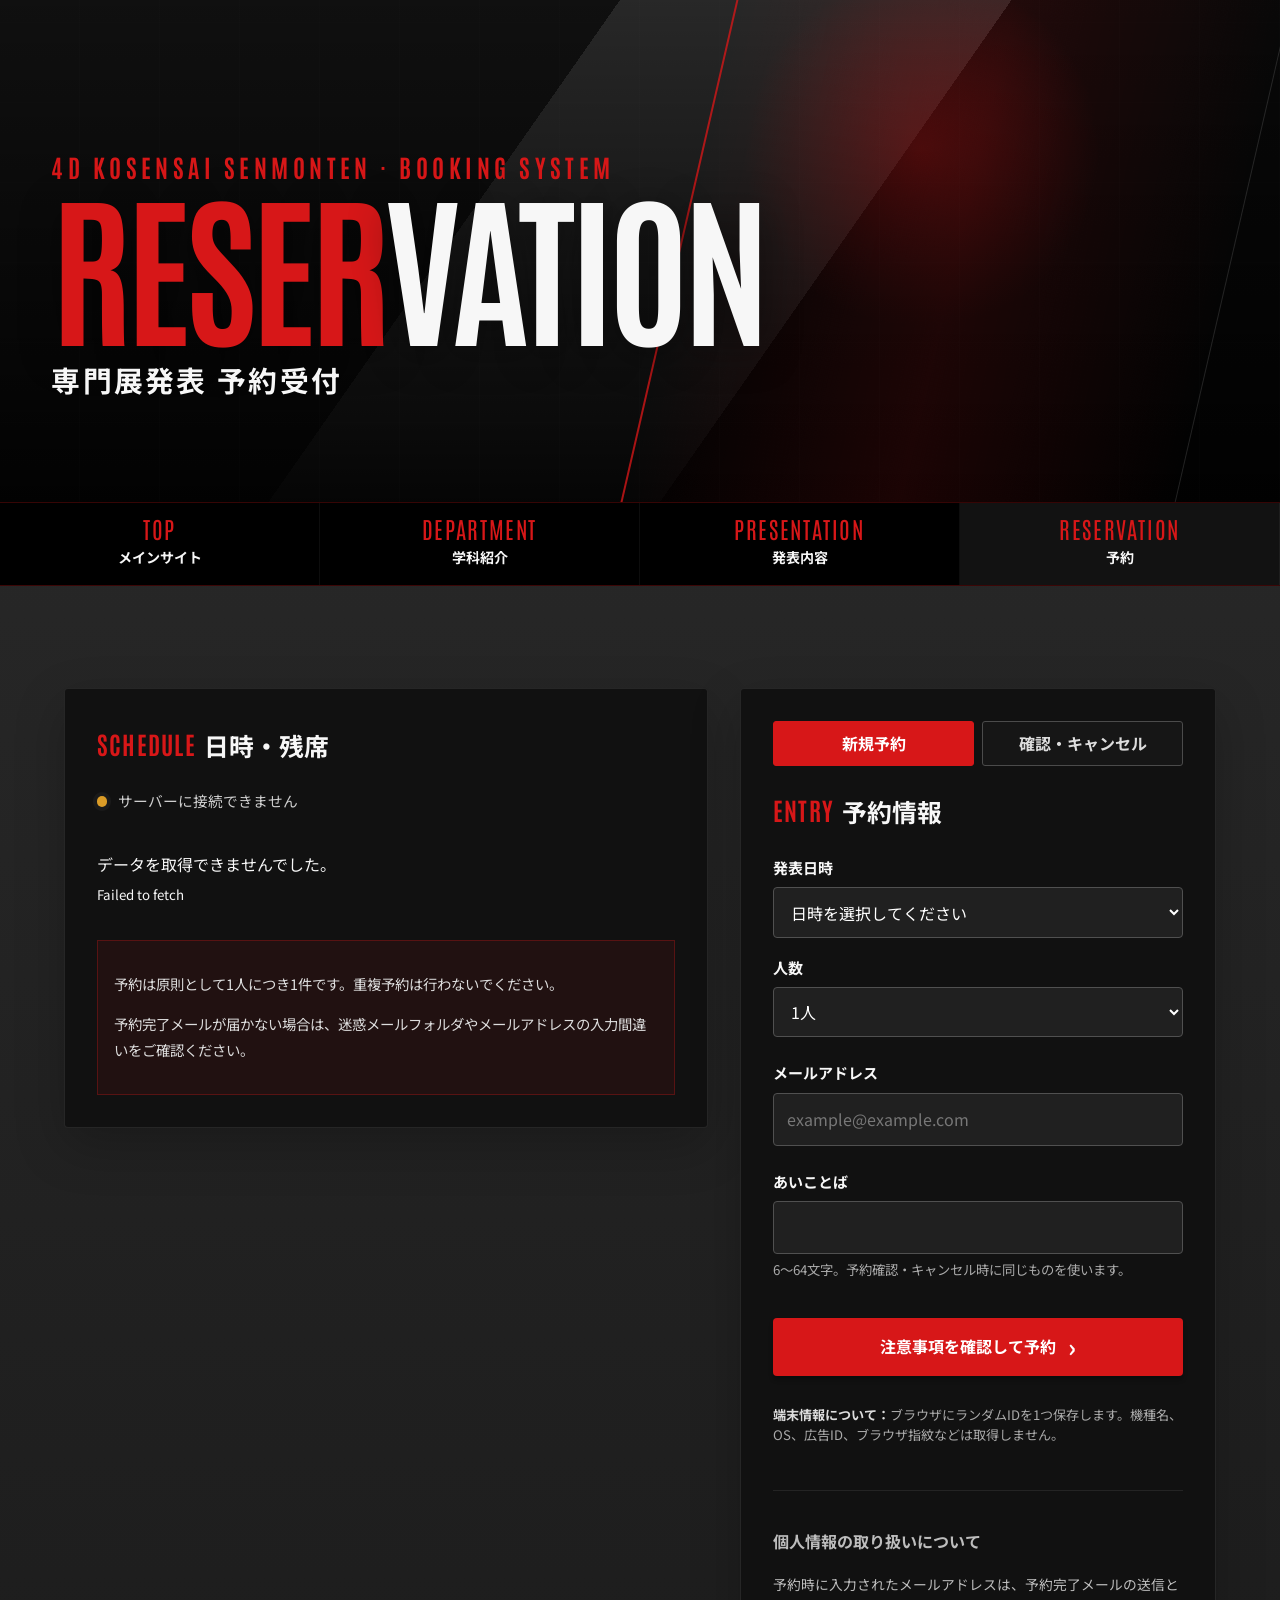
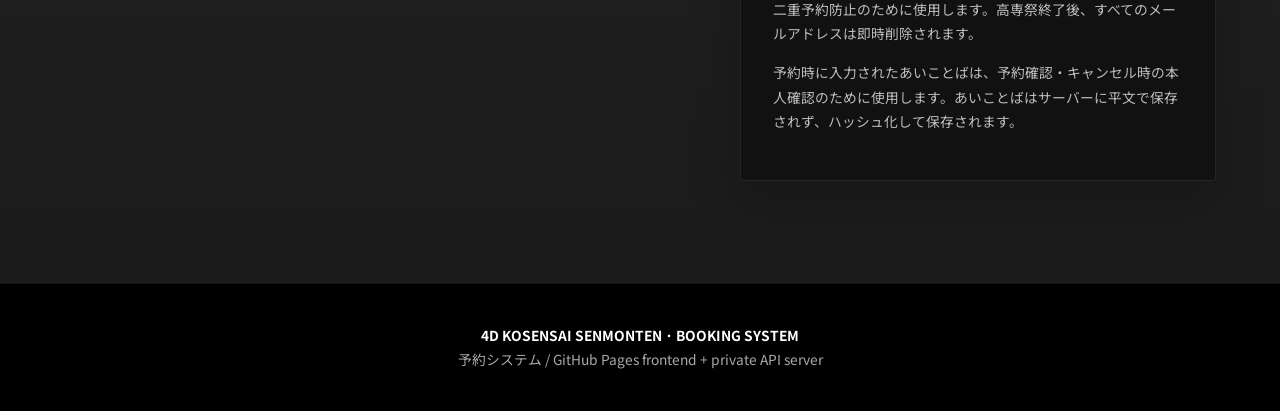
==== index.html @ 571c1109 "test" ====
<!doctype html>
<html lang="ja">
  <head>
    <meta charset="utf-8" />
    <meta name="viewport" content="width=device-width,initial-scale=1" />
    <meta name="description" content="2026高専祭4D専門展 予約" />
    <title>RESERVATION | 4D KOSENSAI SENMONTEN</title>
    <link rel="stylesheet" href="./assets/css/site.css" />
    <link rel="stylesheet" href="./assets/css/booking.css" />
  </head>
  <body>
    <a class="skip-link" href="#main">本文へ移動</a>

    <header class="hero booking-hero">
      <div class="hero__inner">
        <div class="hero__eyebrow">4D KOSENSAI SENMONTEN · BOOKING SYSTEM</div>
        <h1><span>RESER</span>VATION</h1>
        <p class="hero__jp">専門展発表 予約受付</p>
        <p class="hero__note">
        </p>
      </div>
    </header>

    <nav class="site-nav" aria-label="予約サイトナビゲーション">
      <div class="site-nav__inner">
        <a
          class="nav-link"
          data-main-link=""
          href="https://gifukosen-4d-kosensai.github.io/gifukosen-4d-kosensai/"
          ><span class="en">TOP</span><span class="ja">メインサイト</span></a
        >
        <a
          class="nav-link"
          data-main-link="department.html"
          href="https://gifukosen-4d-kosensai.github.io/gifukosen-4d-kosensai/department.html"
          ><span class="en">DEPARTMENT</span><span class="ja">学科紹介</span></a
        >
        <a
          class="nav-link"
          data-main-link="presentations.html"
          href="https://gifukosen-4d-kosensai.github.io/gifukosen-4d-kosensai/presentations.html"
          ><span class="en">PRESENTATION</span><span class="ja">発表内容</span></a
        >
        <a class="nav-link" href="./index.html" aria-current="page"
          ><span class="en">RESERVATION</span><span class="ja">予約</span></a
        >
      </div>
    </nav>

    <main id="main" class="page-shell">
      <section class="section">
        <div class="inner booking-layout">
          <section class="panel" aria-labelledby="slots-title">
            <h2 id="slots-title"><span class="en">SCHEDULE</span>日時・残席</h2>
            <div class="status-bar">
              <span id="apiStatusDot" class="status-dot"></span
              ><span id="apiStatusText">4D Kosensai DBへ接続しています…</span>
            </div>
            <div id="slots" class="slots" aria-live="polite"><p>読込中…</p></div>
            <div class="notice">
              <p>
                予約は原則として1人につき1件です。重複予約は行わないでください。
              </p>
              <p>
                予約完了メールが届かない場合は、迷惑メールフォルダやメールアドレスの入力間違いをご確認ください。
              </p>
            </div>
          </section>

          <section class="panel" aria-labelledby="form-title">
            <div class="tabs" role="tablist" aria-label="予約操作">
              <button id="tabBook" class="tab active" type="button" role="tab" aria-selected="true">
                新規予約
              </button>
              <button id="tabManage" class="tab" type="button" role="tab" aria-selected="false">
                確認・キャンセル
              </button>
            </div>

            <div id="bookPanel" class="tab-panel">
              <h2 id="form-title"><span class="en">ENTRY</span>予約情報</h2>
              <form id="bookingForm" class="form-grid" novalidate>
                <div class="field">
                  <label for="slotId">発表日時</label
                  ><select id="slotId" name="slotId" required>
                    <option value="">日時を選択してください</option>
                  </select>
                </div>
                <div class="field">
                  <label for="partySize">人数</label
                  ><select id="partySize" name="partySize" required>
                    <option value="1">1人</option>
                    <option value="2">2人</option>
                    <option value="3">3人</option>
                    <option value="4">4人</option>
                    <option value="5">5人</option>
                    <option value="6">6人</option></select
                  ><small></small>
                </div>
                <div class="field">
                  <label for="email">メールアドレス</label
                  ><input
                    id="email"
                    name="email"
                    type="email"
                    autocomplete="email"
                    placeholder="example@example.com"
                    maxlength="254"
                    required
                  /><small></small>
                </div>
                <div class="field">
                  <label for="passphrase">あいことば</label
                  ><input
                    id="passphrase"
                    name="passphrase"
                    type="password"
                    autocomplete="new-password"
                    minlength="6"
                    maxlength="64"
                    required
                  /><small
                    >6〜64文字。予約確認・キャンセル時に同じものを使います。</small
                  >
                </div>
                <div id="turnstileContainer" class="field" hidden>
                  <label></label>
                  <div id="turnstileWidget"></div>
                </div>
                <div id="bookingError" class="form-error" role="alert"></div>
                <button class="btn" type="submit">注意事項を確認して予約</button>
                <p class="form-note">
                  <strong>端末情報について：</strong
                  >ブラウザにランダムIDを1つ保存します。機種名、OS、広告ID、ブラウザ指紋などは取得しません。
                </p>
              </form>
            </div>

            <div id="managePanel" class="tab-panel" hidden>
              <h2><span class="en">MANAGE</span>予約確認・キャンセル</h2>
              <form id="lookupForm" class="form-grid" novalidate>
                <div class="field">
                  <label for="lookupEmail">予約時のメールアドレス</label
                  ><input
                    id="lookupEmail"
                    type="email"
                    autocomplete="email"
                    maxlength="254"
                    required
                  />
                </div>
                <div class="field">
                  <label for="lookupPassphrase">予約時のあいことば</label
                  ><input
                    id="lookupPassphrase"
                    type="password"
                    autocomplete="current-password"
                    minlength="6"
                    maxlength="64"
                    required
                  />
                </div>
                <div id="lookupError" class="form-error" role="alert"></div>
                <button class="btn" type="submit">予約を確認</button>
              </form>
              <div id="reservationResult" class="reservation-result" aria-live="polite"></div>
            </div>

            <div class="privacy-box">
              <h3>個人情報の取り扱いについて</h3>
              <p>
                予約時に入力されたメールアドレスは、予約完了メールの送信と二重予約防止のために使用します。高専祭終了後、すべてのメールアドレスは即時削除されます。
              </p>
              <p>
                予約時に入力されたあいことばは、予約確認・キャンセル時の本人確認のために使用します。あいことばはサーバーに平文で保存されず、ハッシュ化して保存されます。
              </p>
            </div>
          </section>
        </div>
      </section>
    </main>

    <!-- 予約確定直前の注意事項ポップアップ。JS が選択内容を差し込みます。 -->
    <dialog id="termsDialog" class="dialog">
      <div class="dialog__header">
        <div class="en">CAUTION</div>
        <h2>予約前の注意事項</h2>
      </div>
      <div class="dialog__body">
        <ul>
          <li>予約は原則として1人につき1件です。重複予約は行わないでください。</li>
          <li>開始時刻の5分前を目安に会場へお越しください。</li>
          <li>人数変更が必要な場合は一度キャンセルし、残席を確認して取り直してください。</li>
          <li>入力したメールアドレスへ予約完了メールを送信します。</li>
          <li>学校行事の都合等で内容・時間が変更される場合があります。</li>
        </ul>
        <div id="termsSummary" class="summary-box"></div>
        <label class="check-row"
          ><input id="termsAgree" type="checkbox" /><span
            >上記の注意事項と、予約処理に必要なメールアドレス・端末用ランダムIDの利用に同意します。</span
          ></label
        >
      </div>
      <div class="dialog__actions">
        <button id="termsCancel" class="btn-plain" type="button">戻る</button
        ><button id="termsConfirm" class="btn-danger" type="button" disabled>
          同意して予約する
        </button>
      </div>
    </dialog>

    <dialog id="messageDialog" class="dialog">
      <div class="dialog__header">
        <div id="messageDialogEn" class="en">DONE</div>
        <h2 id="messageDialogTitle">予約完了</h2>
      </div>
      <div id="messageDialogBody" class="dialog__body"></div>
      <div class="dialog__actions">
        <button id="messageDialogClose" class="btn-danger" type="button">閉じる</button>
      </div>
    </dialog>

    <footer class="site-footer">
      <div class="inner">
        <strong>4D KOSENSAI SENMONTEN · BOOKING SYSTEM</strong><br />予約システム / GitHub Pages frontend
        + private API server
      </div>
    </footer>
    <script src="./config.js"></script>
    <script src="./assets/js/app.js" type="module"></script>
  </body>
</html>
---- assets/css/site.css ----
/* 読込順がカスケード順です。共通ルールは両リポジトリで同期します。 */
@import url('./tokens.css');
@import url('./base.css');
@import url('./hero.css');
@import url('./navigation.css');
@import url('./layout.css');
@import url('./components.css');
@import url('./footer.css');
@import url('./responsive.css');
---- assets/css/booking.css ----
/* 予約専用CSSの読込入口。 */
@import url('./booking-layout.css');
@import url('./slots.css');
@import url('./forms.css');
@import url('./tabs.css');
@import url('./dialogs.css');
@import url('./booking-responsive.css');
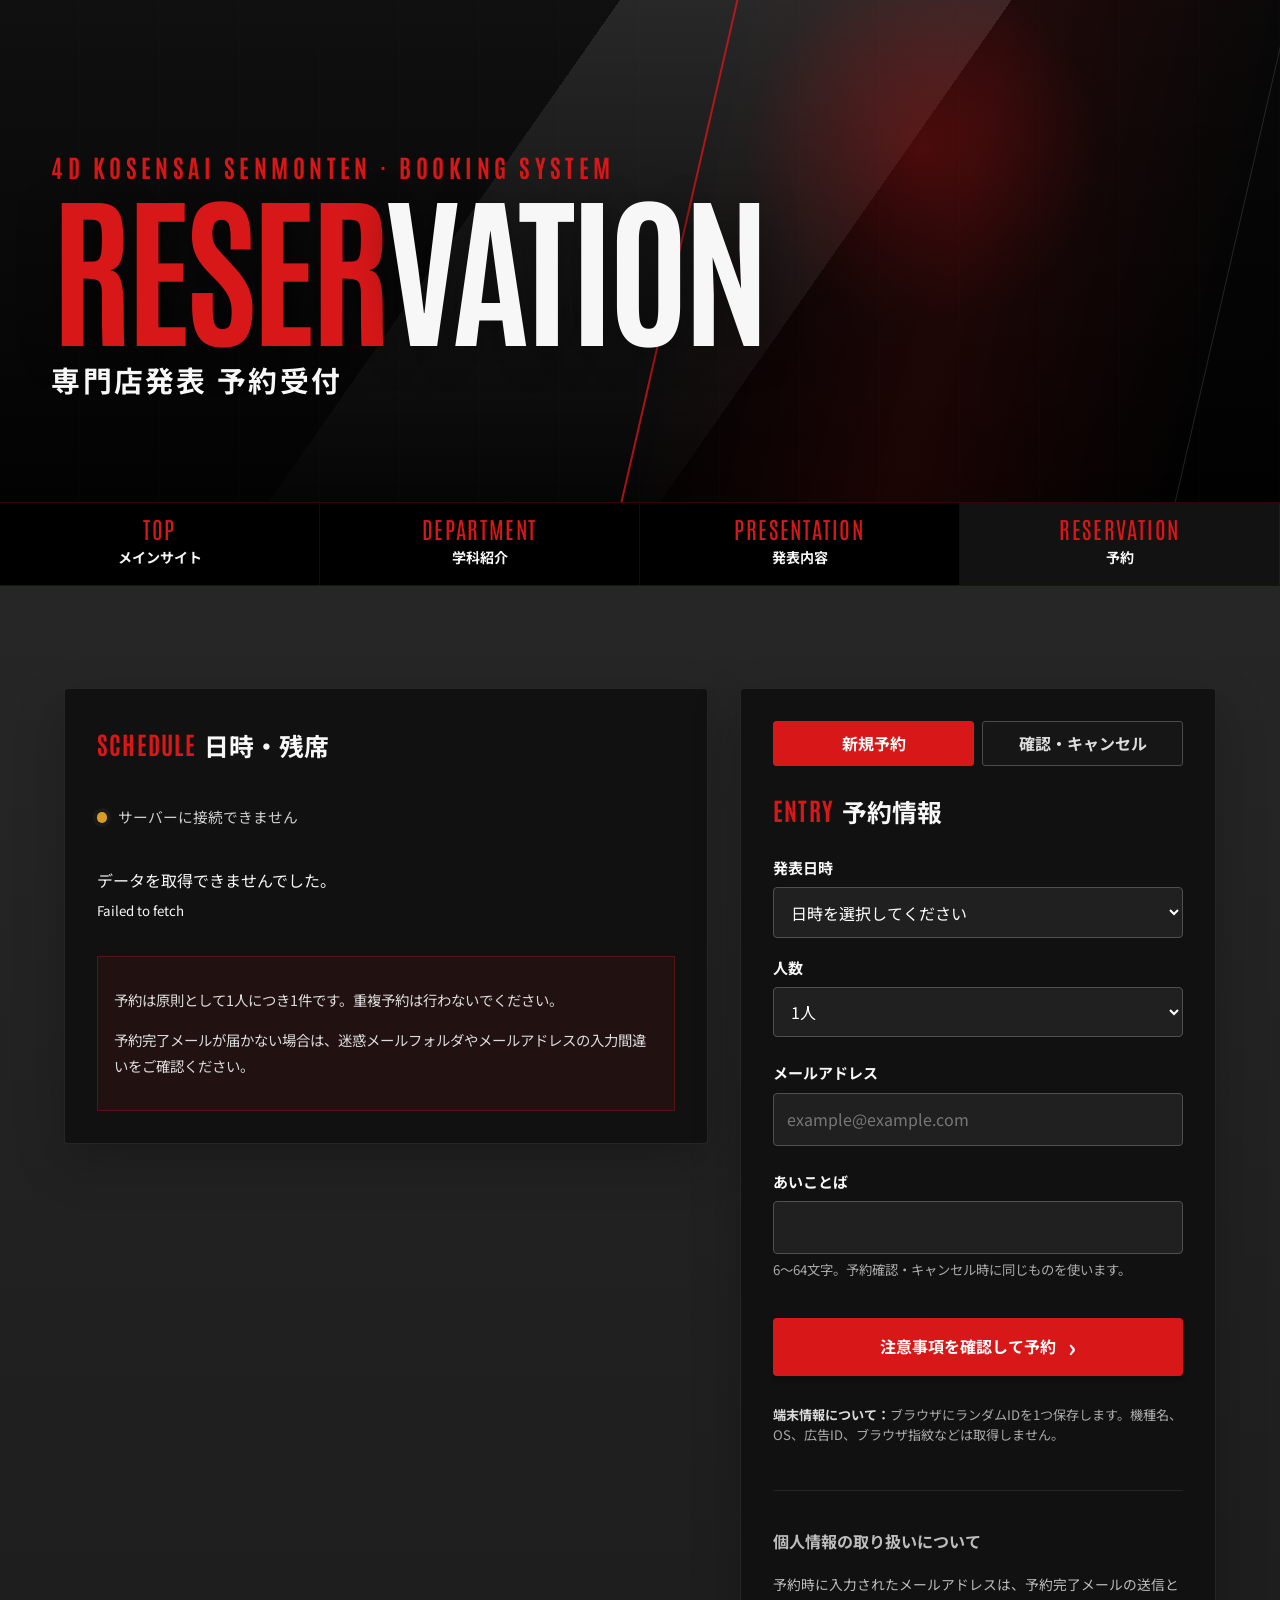
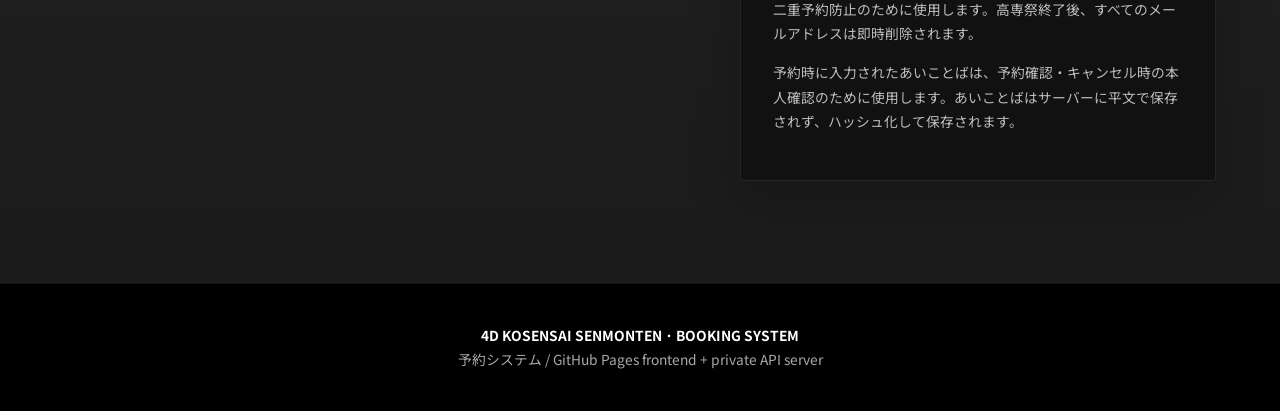
==== commit 4363614c: "Add date tabs and close reservations at start time" ====
--- a/index.html
+++ b/index.html
@@ -15,7 +15,7 @@
       <div class="hero__inner">
         <div class="hero__eyebrow">4D KOSENSAI SENMONTEN · BOOKING SYSTEM</div>
         <h1><span>RESER</span>VATION</h1>
-        <p class="hero__jp">専門展発表 予約受付</p>
+        <p class="hero__jp">専門店発表 予約受付</p>
         <p class="hero__note">
         </p>
       </div>
@@ -52,11 +52,12 @@
         <div class="inner booking-layout">
           <section class="panel" aria-labelledby="slots-title">
             <h2 id="slots-title"><span class="en">SCHEDULE</span>日時・残席</h2>
+            <div id="dateTabs" class="date-tabs" role="tablist" aria-label="発表日"></div>
             <div class="status-bar">
               <span id="apiStatusDot" class="status-dot"></span
               ><span id="apiStatusText">4D Kosensai DBへ接続しています…</span>
             </div>
-            <div id="slots" class="slots" aria-live="polite"><p>読込中…</p></div>
+            <div id="slots" class="slots" role="tabpanel" aria-live="polite"><p>読込中…</p></div>
             <div class="notice">
               <p>
                 予約は原則として1人につき1件です。重複予約は行わないでください。
@@ -230,3 +231,4 @@
     <script src="./assets/js/app.js" type="module"></script>
   </body>
 </html>
+
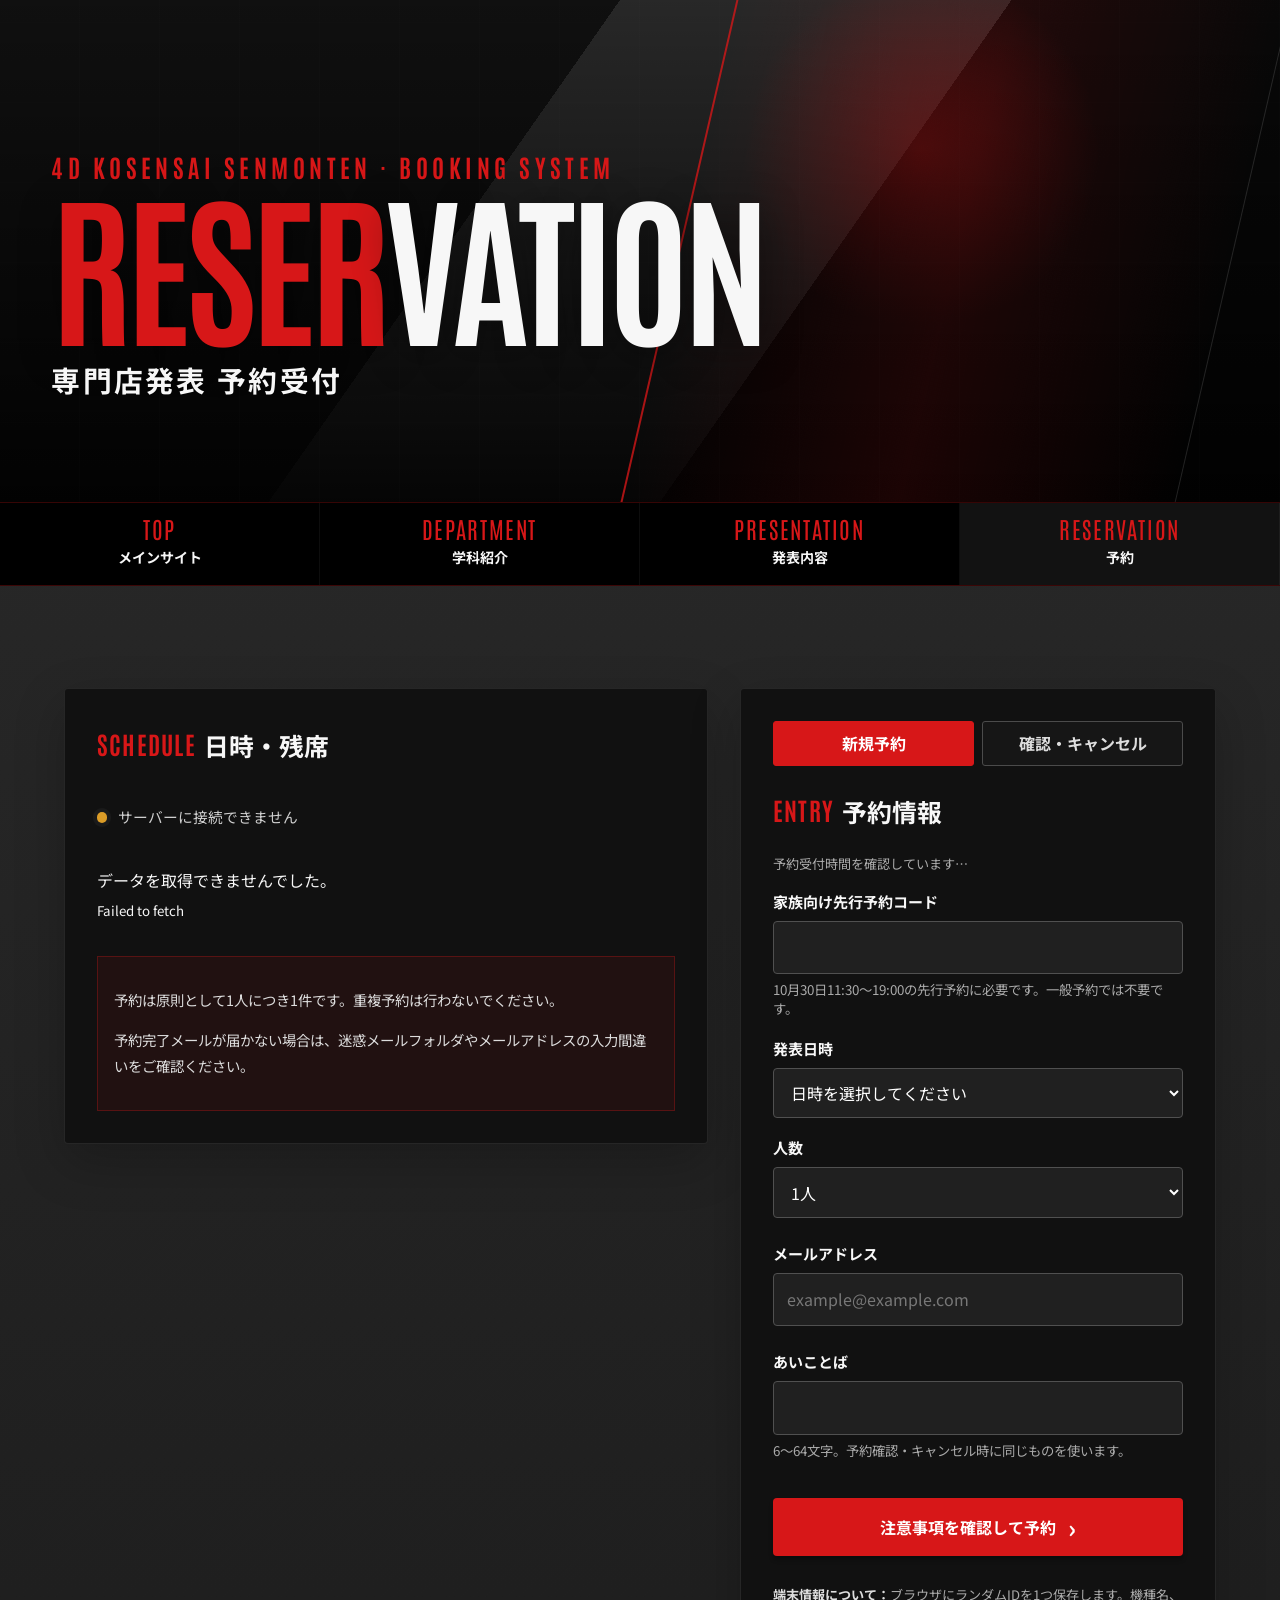
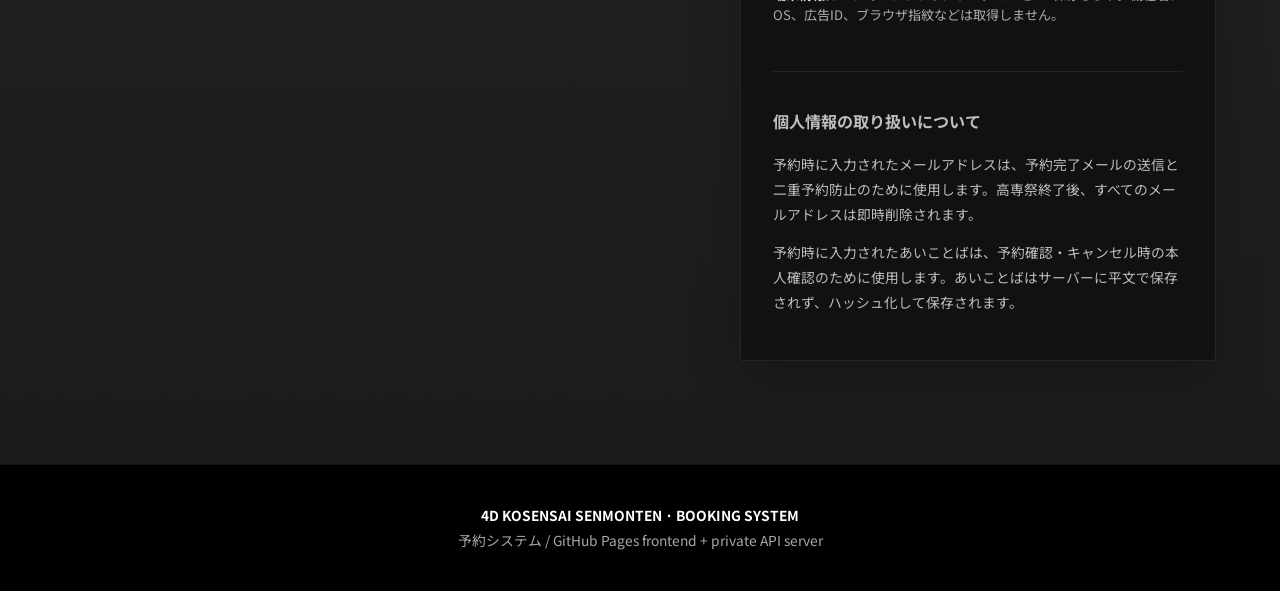
==== commit 2f105e2b: "Publish advance booking to GitHub Pages root" ====
--- a/index.html
+++ b/index.html
@@ -80,7 +80,13 @@
 
             <div id="bookPanel" class="tab-panel">
               <h2 id="form-title"><span class="en">ENTRY</span>予約情報</h2>
+              <p id="bookingWindow" class="form-note" role="status">予約受付時間を確認しています…</p>
               <form id="bookingForm" class="form-grid" novalidate>
+                <div class="field">
+                  <label for="priorityCode">家族向け先行予約コード</label>
+                  <input id="priorityCode" name="priorityCode" type="password" autocomplete="off" maxlength="128" />
+                  <small id="priorityCodeHelp">10月30日11:30〜19:00の先行予約に必要です。一般予約では不要です。</small>
+                </div>
                 <div class="field">
                   <label for="slotId">発表日時</label
                   ><select id="slotId" name="slotId" required>
@@ -228,7 +234,7 @@
       </div>
     </footer>
     <script src="./config.js"></script>
-    <script src="./assets/js/app.js" type="module"></script>
+    <script src="./assets/js/app.js?v=priority-20261030" type="module"></script>
   </body>
 </html>
 
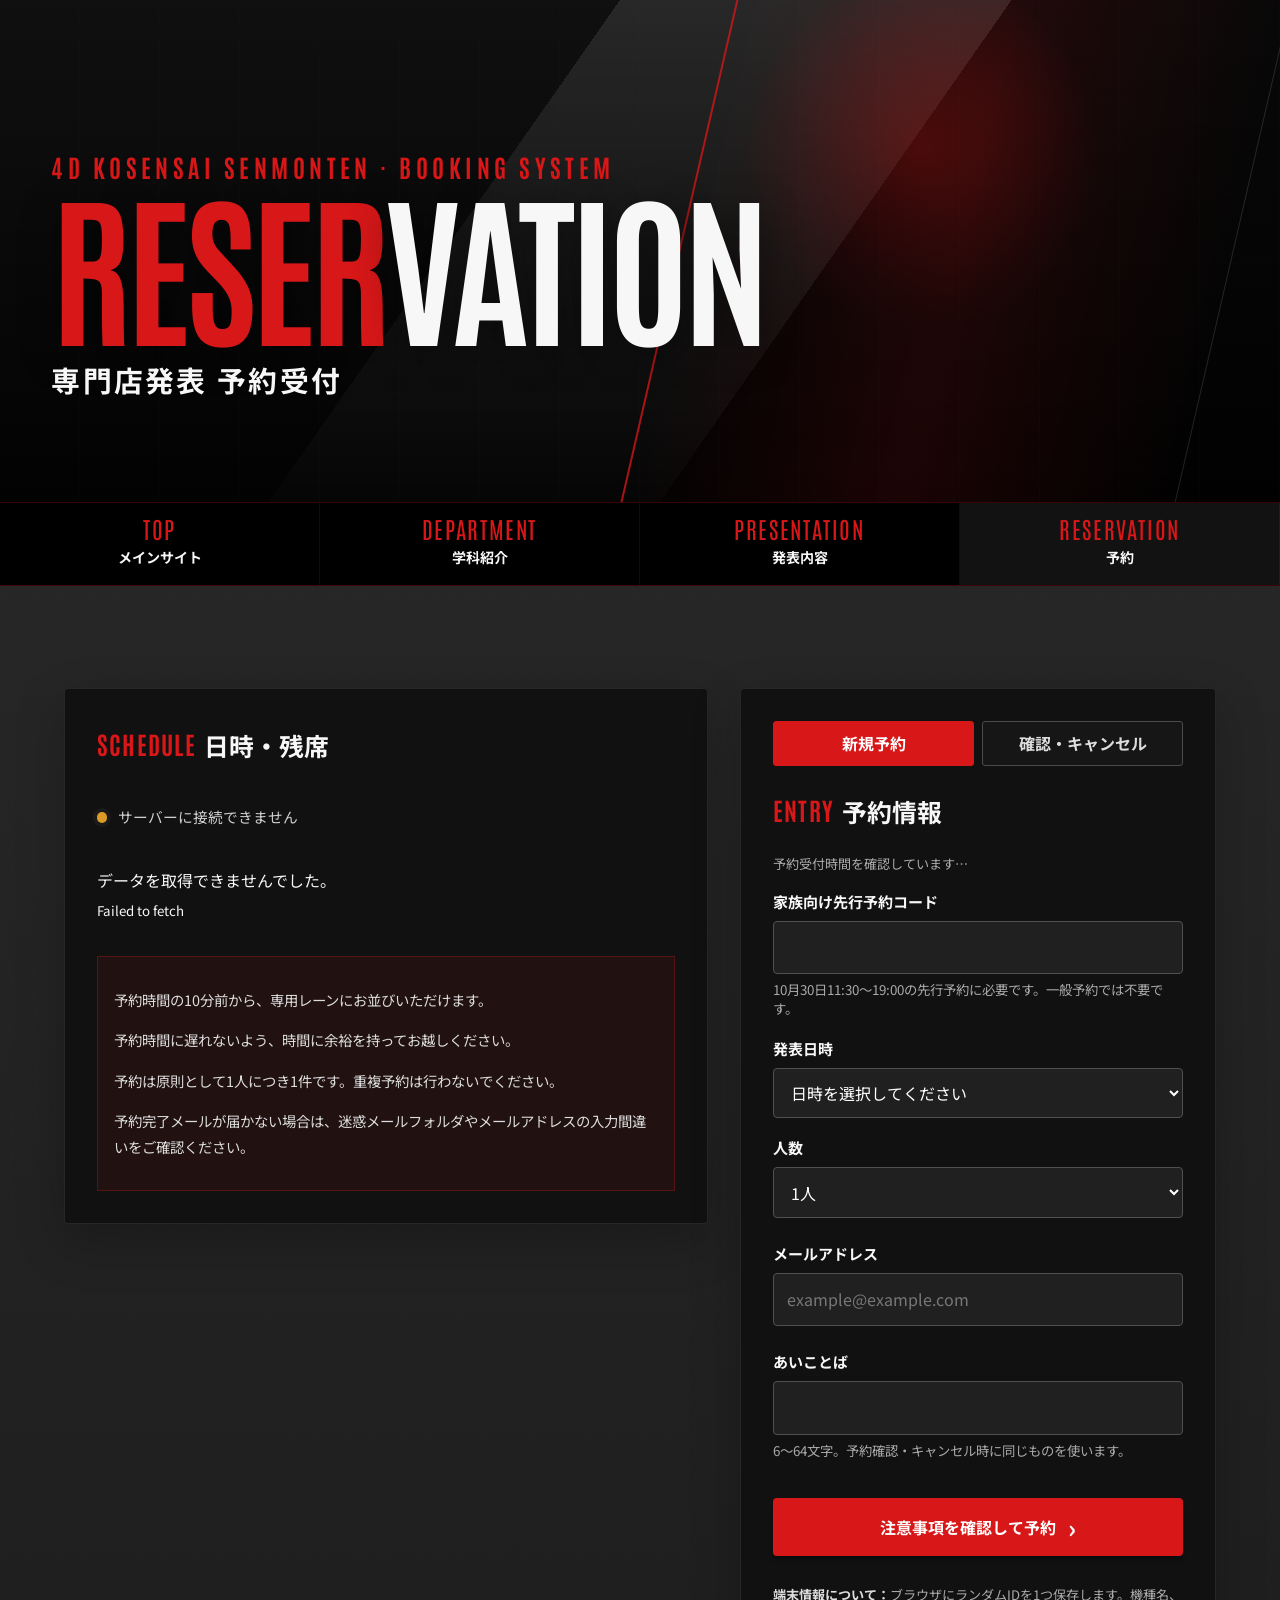
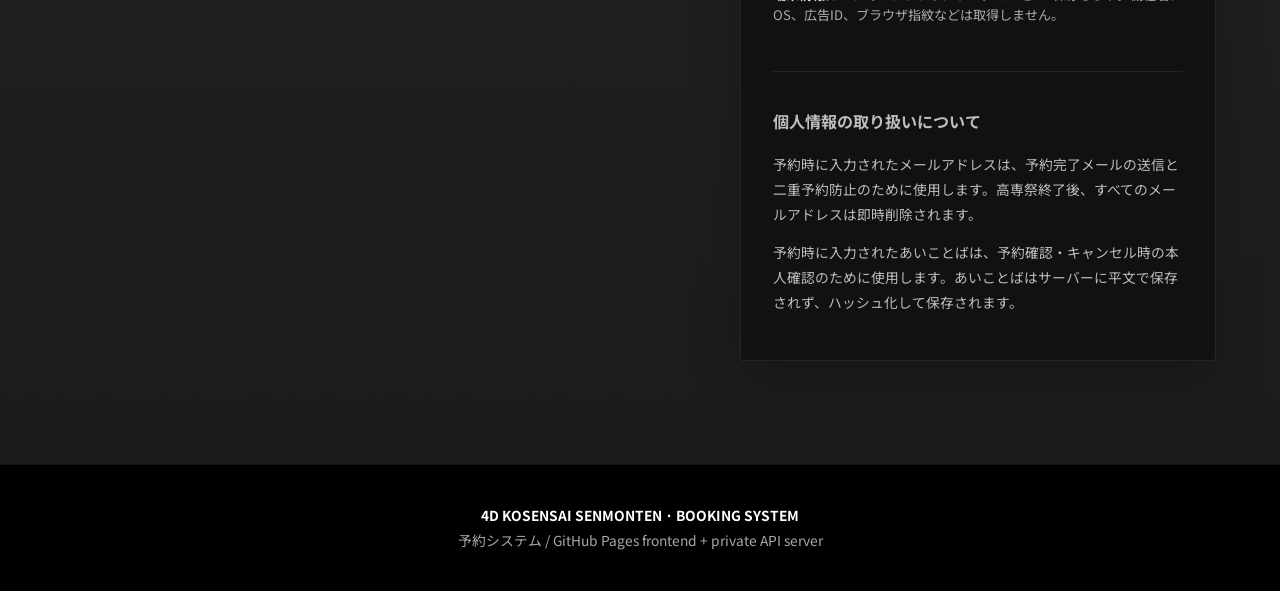
==== commit c4d9ac8c: "Add lane queueing and arrival notices to booking page Tell visitors they can join the dedicated lane" ====
--- a/index.html
+++ b/index.html
@@ -60,6 +60,12 @@
             <div id="slots" class="slots" role="tabpanel" aria-live="polite"><p>読込中…</p></div>
             <div class="notice">
               <p>
+                予約時間の10分前から、専用レーンにお並びいただけます。
+              </p>
+              <p>
+                予約時間に遅れないよう、時間に余裕を持ってお越しください。
+              </p>
+              <p>
                 予約は原則として1人につき1件です。重複予約は行わないでください。
               </p>
               <p>
@@ -196,7 +202,8 @@
       <div class="dialog__body">
         <ul>
           <li>予約は原則として1人につき1件です。重複予約は行わないでください。</li>
-          <li>開始時刻の5分前を目安に会場へお越しください。</li>
+          <li>予約時間の10分前から、専用レーンに並ぶことができます。</li>
+          <li>予約時間に間に合うよう、時間に余裕を持って会場へお越しください。</li>
           <li>人数変更が必要な場合は一度キャンセルし、残席を確認して取り直してください。</li>
           <li>入力したメールアドレスへ予約完了メールを送信します。</li>
           <li>学校行事の都合等で内容・時間が変更される場合があります。</li>
@@ -237,4 +244,3 @@
     <script src="./assets/js/app.js?v=priority-20261030" type="module"></script>
   </body>
 </html>
-
